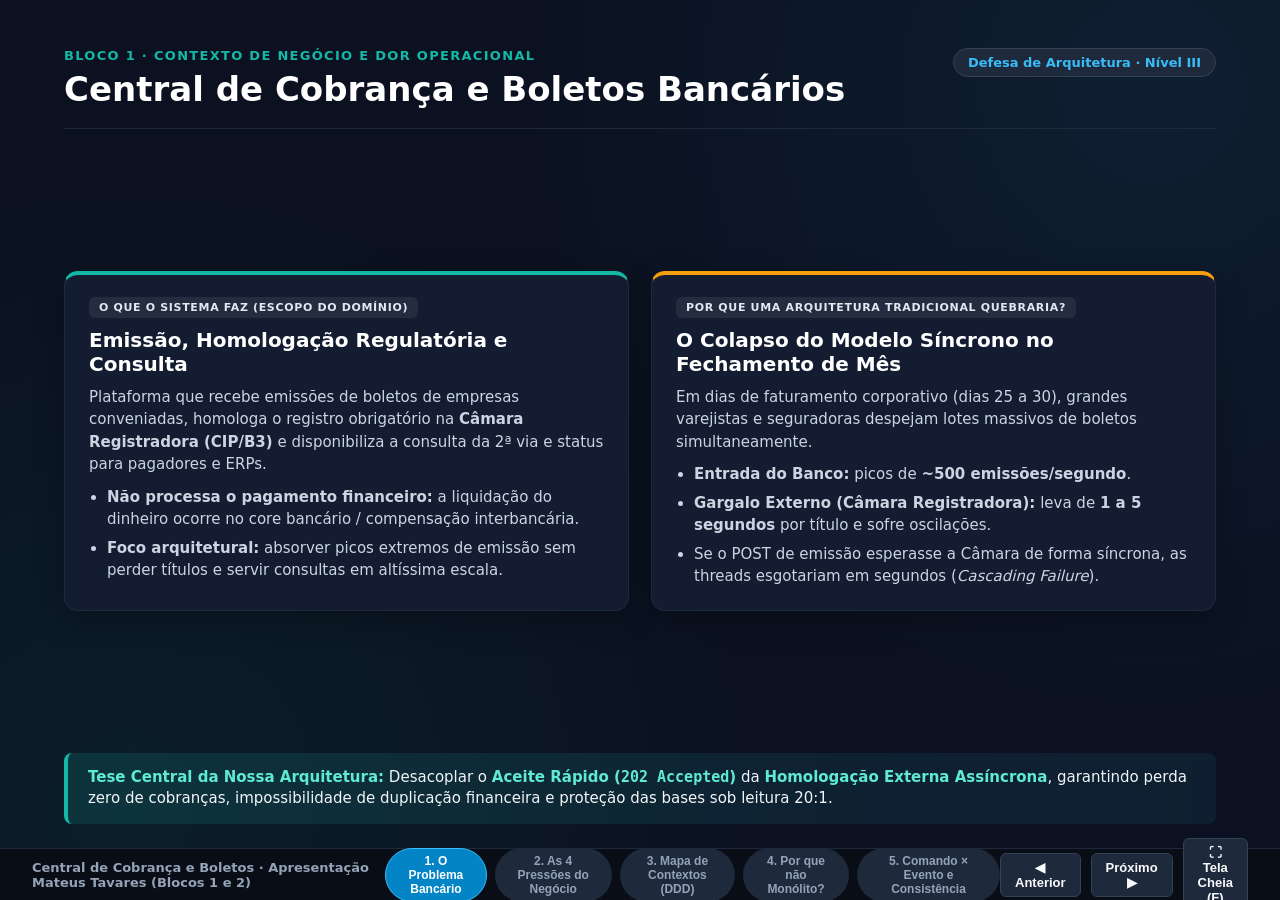
==== apresentacao/apresentacao-gravada/slides-bloco1-e-2-mateus.html @ 8412cef2 "docs(f3): adicionar slides e roteiro dos blocos 1 e 2 da apresentacao" ====
<!doctype html>
<html lang="pt-BR">
<head>
  <meta charset="utf-8">
  <meta name="viewport" content="width=device-width,initial-scale=1">
  <title>Apresentação Banca Nível III — Blocos 1 e 2 (Mateus Tavares)</title>
  <style>
    :root {
      --bg: #0b1120;
      --card: #131c31;
      --card-alt: #1e293b;
      --border: #2dd4bf33;
      --text: #f8fafc;
      --muted: #94a3b8;
      --teal: #14b8a6;
      --blue: #38bdf8;
      --amber: #f59e0b;
      --rose: #f43f5e;
      --purple: #a855f7;
    }
    * { box-sizing: border-box; margin: 0; padding: 0; }
    body {
      background: var(--bg);
      color: var(--text);
      font-family: 'Segoe UI', system-ui, -apple-system, sans-serif;
      overflow: hidden;
      height: 100vh;
      width: 100vw;
      display: flex;
      flex-direction: column;
    }
    .deck {
      flex: 1;
      position: relative;
      width: 100%;
      height: 100%;
    }
    .slide {
      display: none;
      width: 100%;
      height: 100%;
      padding: 48px 64px 76px 64px;
      flex-direction: column;
      justify-content: space-between;
      background: radial-gradient(circle at 90% 10%, rgba(56, 189, 248, 0.08), transparent 45%),
                  radial-gradient(circle at 10% 90%, rgba(20, 184, 166, 0.08), transparent 45%),
                  var(--bg);
    }
    .slide.active { display: flex; }

    /* Top Header */
    .slide-header {
      display: flex;
      justify-content: space-between;
      align-items: flex-start;
      border-bottom: 1px solid #1e293b;
      padding-bottom: 18px;
    }
    .eyebrow {
      font-size: 13px;
      font-weight: 700;
      letter-spacing: 0.1em;
      text-transform: uppercase;
      color: var(--teal);
      margin-bottom: 6px;
    }
    h1 {
      font-size: 34px;
      font-weight: 800;
      color: #ffffff;
      line-height: 1.2;
    }
    .tag {
      background: #1e293b;
      border: 1px solid #334155;
      color: var(--blue);
      font-size: 13px;
      font-weight: 700;
      padding: 6px 14px;
      border-radius: 999px;
      white-space: nowrap;
    }

    /* Grid layouts */
    .grid-2 {
      display: grid;
      grid-template-columns: 1fr 1fr;
      gap: 22px;
      flex: 1;
      align-content: center;
      margin: 18px 0;
    }
    .grid-3 {
      display: grid;
      grid-template-columns: 1fr 1fr 1fr;
      gap: 22px;
      flex: 1;
      align-content: center;
      margin: 18px 0;
    }

    .card {
      background: var(--card);
      border: 1px solid #1e293b;
      border-radius: 14px;
      padding: 22px 24px;
      display: flex;
      flex-direction: column;
      gap: 10px;
      box-shadow: 0 10px 30px rgba(0,0,0,0.25);
    }
    .card.teal { border-top: 4px solid var(--teal); }
    .card.blue { border-top: 4px solid var(--blue); }
    .card.amber { border-top: 4px solid var(--amber); }
    .card.rose { border-top: 4px solid var(--rose); }
    .card.purple { border-top: 4px solid var(--purple); }

    .card-badge {
      display: inline-block;
      align-self: flex-start;
      font-size: 11px;
      font-weight: 800;
      letter-spacing: 0.06em;
      text-transform: uppercase;
      padding: 4px 10px;
      border-radius: 6px;
      background: rgba(255,255,255,0.07);
      color: #e2e8f0;
    }
    .card h3 {
      font-size: 20px;
      color: #fff;
      font-weight: 700;
    }
    .card p, .card li {
      font-size: 15px;
      color: #cbd5e1;
      line-height: 1.5;
    }
    .card ul {
      padding-left: 18px;
      display: flex;
      flex-direction: column;
      gap: 6px;
    }
    .highlight-box {
      background: linear-gradient(90deg, rgba(20,184,166,0.14), rgba(56,189,248,0.08));
      border-left: 4px solid var(--teal);
      padding: 14px 20px;
      border-radius: 8px;
      font-size: 15px;
      color: #f1f5f9;
      line-height: 1.45;
    }
    .highlight-box strong { color: #5eead4; }

    /* Architecture Flow Diagram inside Slide 3 & 5 */
    .arch-flow {
      display: flex;
      align-items: stretch;
      justify-content: space-between;
      gap: 14px;
      margin: 12px 0;
    }
    .arch-node {
      flex: 1;
      background: var(--card);
      border: 1px solid #334155;
      border-radius: 12px;
      padding: 18px;
      display: flex;
      flex-direction: column;
      gap: 8px;
    }
    .arch-arrow {
      display: flex;
      flex-direction: column;
      justify-content: center;
      align-items: center;
      color: var(--blue);
      font-weight: 700;
      font-size: 12px;
      min-width: 110px;
      text-align: center;
      gap: 4px;
    }
    .arch-arrow .line {
      width: 100%;
      height: 3px;
      background: var(--blue);
      position: relative;
    }
    .db-pill {
      margin-top: auto;
      background: #0f172a;
      border: 1px dashed #475569;
      padding: 8px 12px;
      border-radius: 8px;
      font-size: 13px;
      color: #93c5fd;
      font-weight: 600;
    }

    /* Navigation Bar */
    .nav-bar {
      position: fixed;
      bottom: 0;
      left: 0;
      right: 0;
      height: 52px;
      background: #090d16;
      border-top: 1px solid #1e293b;
      display: flex;
      align-items: center;
      justify-content: space-between;
      padding: 0 32px;
      z-index: 100;
    }
    .nav-dots { display: flex; gap: 8px; }
    .dot {
      padding: 5px 12px;
      border-radius: 999px;
      background: #1e293b;
      color: #94a3b8;
      font-size: 12px;
      font-weight: 600;
      cursor: pointer;
      border: 1px solid transparent;
    }
    .dot.active {
      background: #0284c7;
      color: #fff;
      border-color: #38bdf8;
    }
    .nav-controls { display: flex; gap: 10px; align-items: center; }
    button {
      background: #1e293b;
      color: #f8fafc;
      border: 1px solid #334155;
      padding: 6px 14px;
      border-radius: 6px;
      font-weight: 600;
      font-size: 13px;
      cursor: pointer;
    }
    button:hover { background: #334155; }
    table.comp {
      width: 100%;
      border-collapse: collapse;
      font-size: 15px;
    }
    table.comp th, table.comp td {
      border: 1px solid #1e293b;
      padding: 12px 16px;
      text-align: left;
    }
    table.comp th {
      background: #1e293b;
      color: #38bdf8;
      font-weight: 700;
    }
    table.comp tr:nth-child(even) td { background: rgba(255,255,255,0.02); }
  </style>
</head>
<body>
  <div class="deck">

    <!-- SLIDE 1: ABERTURA E PROBLEMA CENTRAL -->
    <section class="slide active" data-title="1. O Problema Bancário">
      <div class="slide-header">
        <div>
          <div class="eyebrow">Bloco 1 · Contexto de Negócio e Dor Operacional</div>
          <h1>Central de Cobrança e Boletos Bancários</h1>
        </div>
        <span class="tag">Defesa de Arquitetura · Nível III</span>
      </div>

      <div class="grid-2">
        <div class="card teal">
          <span class="card-badge">O Que o Sistema Faz (Escopo do Domínio)</span>
          <h3>Emissão, Homologação Regulatória e Consulta</h3>
          <p>Plataforma que recebe emissões de boletos de empresas conveniadas, homologa o registro obrigatório na <strong>Câmara Registradora (CIP/B3)</strong> e disponibiliza a consulta da 2ª via e status para pagadores e ERPs.</p>
          <ul>
            <li><strong>Não processa o pagamento financeiro:</strong> a liquidação do dinheiro ocorre no core bancário / compensação interbancária.</li>
            <li><strong>Foco arquitetural:</strong> absorver picos extremos de emissão sem perder títulos e servir consultas em altíssima escala.</li>
          </ul>
        </div>

        <div class="card amber">
          <span class="card-badge">Por Que uma Arquitetura Tradicional Quebraria?</span>
          <h3>O Colapso do Modelo Síncrono no Fechamento de Mês</h3>
          <p>Em dias de faturamento corporativo (dias 25 a 30), grandes varejistas e seguradoras despejam lotes massivos de boletos simultaneamente.</p>
          <ul>
            <li><strong>Entrada do Banco:</strong> picos de <strong>~500 emissões/segundo</strong>.</li>
            <li><strong>Gargalo Externo (Câmara Registradora):</strong> leva de <strong>1 a 5 segundos</strong> por título e sofre oscilações.</li>
            <li>Se o POST de emissão esperasse a Câmara de forma síncrona, as threads esgotariam em segundos (<em>Cascading Failure</em>).</li>
          </ul>
        </div>
      </div>

      <div class="highlight-box">
        <strong>Tese Central da Nossa Arquitetura:</strong> Desacoplar o <strong>Aceite Rápido (<code>202 Accepted</code>)</strong> da <strong>Homologação Externa Assíncrona</strong>, garantindo perda zero de cobranças, impossibilidade de duplicação financeira e proteção das bases sob leitura 20:1.
      </div>
    </section>

    <!-- SLIDE 2: AS 4 FORÇAS DO DOMÍNIO -->
    <section class="slide" data-title="2. As 4 Pressões do Negócio">
      <div class="slide-header">
        <div>
          <div class="eyebrow">Bloco 1 · Requisitos Não-Funcionais que Guiaram as Decisões</div>
          <h1>As 4 Pressões Reais que Moldaram a Arquitetura</h1>
        </div>
        <span class="tag">Do Problema para a Solução</span>
      </div>

      <div class="grid-2">
        <div class="card blue">
          <span class="card-badge">Pressão 1 · Vazão de Escrita × Latência Externa</span>
          <h3>Pico de 500 req/s na Virada do Mês</h3>
          <p>O ERP do lojista não pode tomar <em>timeout</em> porque a Câmara externa está lenta. Precisamos acolher o pedido em milissegundos (<code>202 Accepted</code>) e nivelar a carga por fila durável (<em>Queue-Based Load Leveling</em>).</p>
        </div>

        <div class="card rose">
          <span class="card-badge">Pressão 2 · Risco Financeiro e Jurídico</span>
          <h3>Tolerância Zero a Boleto Duplicado</h3>
          <p>Em redes instáveis, o ERP vai reenviar o mesmo POST e o broker vai reentregar mensagens (<em>at-least-once</em>). Gerar dois boletos para a mesma nota fiscal causa pagamento em dobro, tarifa duplicada na câmara e processos judiciais.</p>
        </div>

        <div class="card amber">
          <span class="card-badge">Pressão 3 · Regra Regulatória (Bacen / Febraban)</span>
          <h3>Proibido Exibir Linha Digitável Antes do Registro</h3>
          <p>Um boleto recém-aceito (<code>AGUARDANDO_REGISTRO</code>) ainda não existe na rede interbancária. A API jamais pode expor código de barras pagável antes da confirmação oficial (<code>REGISTRADO</code>) ou informar erro técnico como inexistência.</p>
        </div>

        <div class="card purple">
          <span class="card-badge">Pressão 4 · Assimetria de Tráfego (20:1)</span>
          <h3>20 Consultas para Cada 1 Boleto Emitido</h3>
          <p>Clientes abrem o aplicativo repetidamente para conferir status e copiar a linha digitável. Deixar esse volume bater nos bancos transacionais de escrita travaria o registro e a emissão.</p>
        </div>
      </div>

      <div class="highlight-box">
        <strong>Conclusão do Bloco 1:</strong> Nenhuma escolha técnica do nosso projeto foi feita "por moda": <strong>Outbox, Fila, Idempotência em 2 Níveis, Cache-Aside e Circuit Breaker</strong> nascem diretamente dessas 4 dores bancárias.
      </div>
    </section>

    <!-- SLIDE 3: MAPA DE BOUNDED CONTEXTS -->
    <section class="slide" data-title="3. Mapa de Contextos (DDD)">
      <div class="slide-header">
        <div>
          <div class="eyebrow">Bloco 2 · Decomposição de Domínio (Critério 1 · ADR-002 e ADR-003)</div>
          <h1>Mapa de Bounded Contexts e Isolamento de Dados</h1>
        </div>
        <span class="tag">3 Microsserviços · Bases Segregadas</span>
      </div>

      <div class="grid-3">
        <div class="card teal">
          <span class="card-badge">Contexto 1 · Porta de Entrada (8081)</span>
          <h3>boleto-emissor</h3>
          <ul>
            <li><strong>Responsabilidade:</strong> Validar contrato, garantir idempotência de entrada (<code>convenio + controle</code> + SHA-256) e persistir o aceite.</li>
            <li><strong>Padrão-chave:</strong> <em>Transactional Outbox</em> (grava aceite + comando na mesma transação local e devolve <code>202</code>).</li>
            <li><strong>Não conhece:</strong> Câmara Registradora nem regras de cache.</li>
          </ul>
          <div class="db-pill">🗄️ Banco Próprio: H2 Emissor (emissao_aceita + outbox)</div>
        </div>

        <div class="card blue">
          <span class="card-badge">Contexto 2 · Homologação (8082)</span>
          <h3>boleto-registro</h3>
          <ul>
            <li><strong>Responsabilidade:</strong> Consumir comandos da fila <code>ANYCAST</code>, integrar com a Câmara Registradora e gravar o estado final (<code>REGISTRADO</code> / <code>REJEITADO</code>).</li>
            <li><strong>Padrão-chave:</strong> Consumidor idempotente por UUID + <strong>Ledger em transação <code>REQUIRES_NEW</code></strong> + DLQ (<code>registro.quarentena</code>).</li>
            <li><strong>Publica:</strong> Eventos finais via Outbox no tópico <code>MULTICAST</code>.</li>
          </ul>
          <div class="db-pill">🗄️ Banco Próprio: H2 Registro (registro_boleto + ledger)</div>
        </div>

        <div class="card purple">
          <span class="card-badge">Contexto 3 · Leitura 20:1 (8083)</span>
          <h3>boleto-consulta</h3>
          <ul>
            <li><strong>Responsabilidade:</strong> Servir leituras de baixa latência absorvendo a proporção 20:1 sem acoplamento de banco.</li>
            <li><strong>Padrão-chave:</strong> <em>Cache-Aside</em> (Caffeine) com TTL diferenciado (<code>30s</code> transitório / <code>10m</code> final), <em>Fallback</em> ao emissor só em <code>404</code> e invalidação por evento (64 <em>Striped Locks</em>).</li>
            <li><strong>Proteção:</strong> Timeouts + <em>Circuit Breakers</em> independentes.</li>
          </ul>
          <div class="db-pill">⚡ Stateless: Sem Banco de Dados (Cache em Memória)</div>
        </div>
      </div>

      <div class="highlight-box">
        <strong>Regra de Ouro (Database-per-Service · ADR-002):</strong> Nenhum serviço acessa a tabela do outro via SQL/JDBC. Toda comunicação cruza fronteiras bem definidas via <strong>Mensageria Assíncrona (Artemis)</strong> ou <strong>Contratos HTTP testados com Pact</strong>.
      </div>
    </section>

    <!-- SLIDE 4: DEFESA DO CORTE E TRADE-OFFS -->
    <section class="slide" data-title="4. Por que não Monólito?">
      <div class="slide-header">
        <div>
          <div class="eyebrow">Bloco 2 · Defesa Arquitetural de Nível III (ADR-003)</div>
          <h1>Por Que 3 Microsserviços e Não um Monólito Modular?</h1>
        </div>
        <span class="tag">Escolha + Sacrifício + Contexto</span>
      </div>

      <div style="margin: 14px 0;">
        <table class="comp">
          <thead>
            <tr>
              <th>Dimensão Arquitetural</th>
              <th>Monólito Modular (Alternativa Rejeitada Aqui)</th>
              <th>Nossa Escolha: 3 Microsserviços (Emissor, Registro, Consulta)</th>
            </tr>
          </thead>
          <tbody>
            <tr>
              <td><strong>Isolamento de Falhas e Pools</strong></td>
              <td>Lentidão da Câmara (5s) prende threads/conexões do processo único e <strong>derruba a emissão e a consulta</strong>.</td>
              <td>Se a Câmara travar, apenas o worker do <code>boleto-registro</code> desacelera; <strong>Emissão (202) e Cache continuam 100% saudáveis</strong>.</td>
            </tr>
            <tr>
              <td><strong>Escalabilidade Assíncrona (20:1)</strong></td>
              <td>Precisa escalar o sistema inteiro junto, multiplicando conexões caras de banco sem necessidade.</td>
              <td>Escalamos apenas o <code>boleto-consulta</code> (<em>stateless</em>) para absorver leituras, mantendo o <code>boleto-registro</code> controlado.</td>
            </tr>
            <tr>
              <td><strong>Contenção de Banco de Dados</strong></td>
              <td>Locks de escrita pesada de lotes competem com <code>SELECT</code>s constantes de 2ª via no mesmo SGBD.</td>
              <td>Bases H2 fisicamente separadas por contexto e leitura amortecida pelo cache Caffeine.</td>
            </tr>
          </tbody>
        </table>
      </div>

      <div class="grid-2" style="margin-top: 8px;">
        <div class="card rose">
          <span class="card-badge">O Que Abrimos Mão (Sacrifício Consciente)</span>
          <h3>Custo da Distribuição</h3>
          <p>Abrimos mão de <strong>transações ACID globais simples</strong> e do deploy único. Assumimos <strong>consistência eventual</strong> entre o aceite e o registro, tratando essa janela com <em>Fallback</em> no <code>404</code> (ADR-004) e invalidação reativa por eventos (ADR-012).</p>
        </div>

        <div class="card teal">
          <span class="card-badge">Quando NÃO Usaríamos Microsserviços?</span>
          <h3>Lucidez Arquitetural</h3>
          <p>Se o volume de emissão fosse baixo/previsível e a validação ocorresse internamente em poucos milissegundos sem depender de câmara externa lenta, um <strong>Monólito Modular</strong> seria a escolha superior pelo menor custo operacional.</p>
        </div>
      </div>
    </section>

    <!-- SLIDE 5: FLUXO DE COMANDO X EVENTO E CONSISTÊNCIA -->
    <section class="slide" data-title="5. Comando × Evento e Consistência">
      <div class="slide-header">
        <div>
          <div class="eyebrow">Bloco 2 · Topologia Assíncrona e Fronteiras Transacionais (ADR-005, ADR-007 e ADR-012)</div>
          <h1>Onde a Consistência é Forte vs. Eventual (Fila × Tópico)</h1>
        </div>
        <span class="tag">Garantia At-Least-Once + Idempotência</span>
      </div>

      <div class="arch-flow">
        <div class="arch-node" style="border-top: 4px solid var(--teal);">
          <span class="card-badge">1. Consistência Forte (ACID Local)</span>
          <h3 style="color:#fff;font-size:18px;">boleto-emissor</h3>
          <p style="font-size:14px;color:#cbd5e1;">Em uma <strong>única transação H2</strong> grava:<br>• <code>emissao_aceita</code><br>• <code>comando_registro_outbox</code><br>• <code>evento_outbox</code><br>Elimina o <em>Dual-Write Problem</em>.</p>
        </div>

        <div class="arch-arrow">
          <span>COMANDO</span>
          <div class="line"></div>
          <span style="color:#fbbf24;">Fila ANYCAST<br/><code>registro.comandos</code></span>
          <span style="font-size:11px;color:#94a3b8;">1 trabalhador consome</span>
        </div>

        <div class="arch-node" style="border-top: 4px solid var(--blue);">
          <span class="card-badge">2. Consistência Forte + Ledger</span>
          <h3 style="color:#fff;font-size:18px;">boleto-registro</h3>
          <p style="font-size:14px;color:#cbd5e1;">• Homologa na Câmara com <strong>Ledger <code>REQUIRES_NEW</code></strong>.<br>• Grava <code>registro_boleto</code> + histórico + <code>evento_outbox</code> na mesma transação.<br>• Falha técnica: 3 entregas (1s/5s) → DLQ.</p>
        </div>

        <div class="arch-arrow">
          <span>EVENTO</span>
          <div class="line" style="background:var(--purple);"></div>
          <span style="color:#c084fc;">Tópico MULTICAST<br/><code>boletos.eventos</code></span>
          <span style="font-size:11px;color:#94a3b8;">N assinantes recebem</span>
        </div>

        <div class="arch-node" style="border-top: 4px solid var(--purple);">
          <span class="card-badge">3. Leitura e Invalidação</span>
          <h3 style="color:#fff;font-size:18px;">boleto-consulta</h3>
          <p style="font-size:14px;color:#cbd5e1;">• Na janela antes do registro: <code>404</code> no registro aciona <strong>Fallback</strong> ao emissor (Opção C · ADR-004).<br>• Ao receber o evento final: <strong>invalida o cache</strong> imediatamente (64 <em>Striped Locks</em>).</p>
        </div>
      </div>

      <div class="grid-2">
        <div class="card amber">
          <span class="card-badge">Por Que Fila (ANYCAST) no Comando?</span>
          <p><code>RegistrarBoletoCommand</code> é uma <strong>ordem imperativa com único dono</strong>: apenas uma instância do serviço de registro pode processar cada boleto. Se falhar 3 vezes (1s/5s) ou for JSON corrompido, vai para a <strong>DLQ (<code>registro.quarentena</code>)</strong>.</p>
        </div>
        <div class="card purple">
          <span class="card-badge">Por Que Tópico (MULTICAST) no Evento?</span>
          <p><code>BoletoRegistrado</code> / <code>RegistroRejeitado</code> são <strong>fatos consumados no passado</strong>: múltiplos sistemas (Consulta hoje; Notificação/Auditoria na Fase 2) recebem cópias independentes via assinaturas duráveis.</p>
        </div>
      </div>
    </section>

  </div>

  <nav class="nav-bar">
    <div style="font-size:13px;color:#94a3b8;font-weight:600;">
      Central de Cobrança e Boletos · Apresentação Mateus Tavares (Blocos 1 e 2)
    </div>
    <div class="nav-dots" id="dots"></div>
    <div class="nav-controls">
      <button id="prev">◀ Anterior</button>
      <button id="next">Próximo ▶</button>
      <button id="fs">⛶ Tela Cheia (F)</button>
    </div>
  </nav>

  <script>
    const slides = [...document.querySelectorAll('.slide')];
    const dotsContainer = document.getElementById('dots');
    let cur = 0;

    slides.forEach((s, i) => {
      const d = document.createElement('button');
      d.className = 'dot' + (i === 0 ? ' active' : '');
      d.textContent = s.dataset.title;
      d.onclick = () => show(i);
      dotsContainer.appendChild(d);
    });

    function show(index) {
      cur = (index + slides.length) % slides.length;
      slides.forEach((s, i) => s.classList.toggle('active', i === cur));
      [...dotsContainer.children].forEach((d, i) => d.classList.toggle('active', i === cur));
    }

    document.getElementById('prev').onclick = () => show(cur - 1);
    document.getElementById('next').onclick = () => show(cur + 1);
    document.getElementById('fs').onclick = () => {
      if (!document.fullscreenElement) document.documentElement.requestFullscreen();
      else document.exitFullscreen();
    };
    window.addEventListener('keydown', e => {
      if (e.code === 'ArrowRight' || e.code === 'Space') { e.preventDefault(); show(cur + 1); }
      if (e.code === 'ArrowLeft') { e.preventDefault(); show(cur - 1); }
      if (e.code === 'KeyF') document.getElementById('fs').click();
    });
  </script>
</body>
</html>
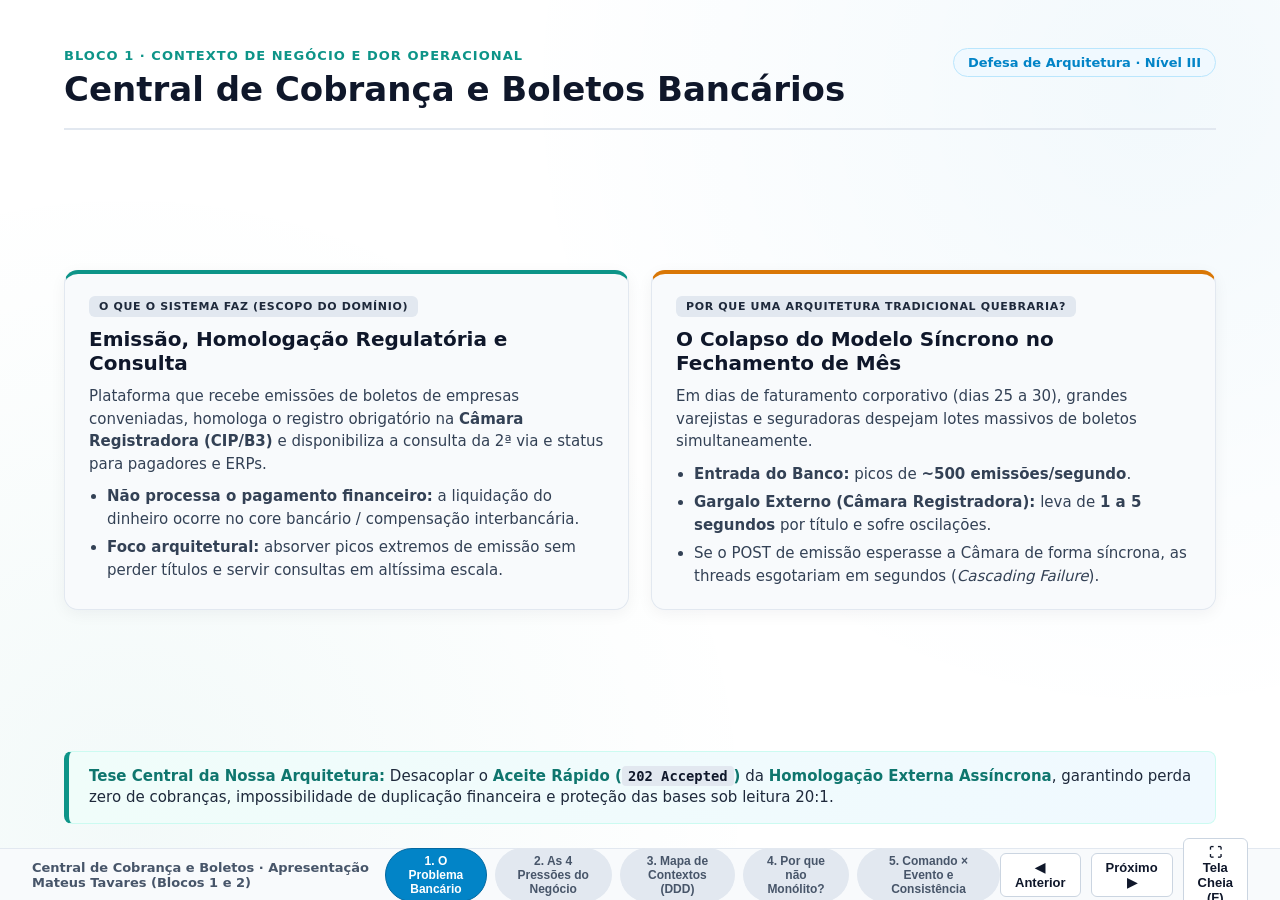
==== commit 937dc377: "docs(f3): alterar tema dos slides dos blocos 1 e 2 para fundo branco" ====
--- a/apresentacao/apresentacao-gravada/slides-bloco1-e-2-mateus.html
+++ b/apresentacao/apresentacao-gravada/slides-bloco1-e-2-mateus.html
@@ -6,17 +6,17 @@
   <title>Apresentação Banca Nível III — Blocos 1 e 2 (Mateus Tavares)</title>
   <style>
     :root {
-      --bg: #0b1120;
-      --card: #131c31;
-      --card-alt: #1e293b;
-      --border: #2dd4bf33;
-      --text: #f8fafc;
-      --muted: #94a3b8;
-      --teal: #14b8a6;
-      --blue: #38bdf8;
-      --amber: #f59e0b;
-      --rose: #f43f5e;
-      --purple: #a855f7;
+      --bg: #ffffff;
+      --card: #f8fafc;
+      --card-alt: #f1f5f9;
+      --border: #e2e8f0;
+      --text: #0f172a;
+      --muted: #475569;
+      --teal: #0d9488;
+      --blue: #0284c7;
+      --amber: #d97706;
+      --rose: #e11d48;
+      --purple: #7c3aed;
     }
     * { box-sizing: border-box; margin: 0; padding: 0; }
     body {
@@ -42,8 +42,8 @@
       padding: 48px 64px 76px 64px;
       flex-direction: column;
       justify-content: space-between;
-      background: radial-gradient(circle at 90% 10%, rgba(56, 189, 248, 0.08), transparent 45%),
-                  radial-gradient(circle at 10% 90%, rgba(20, 184, 166, 0.08), transparent 45%),
+      background: radial-gradient(circle at 90% 10%, rgba(2, 132, 199, 0.05), transparent 45%),
+                  radial-gradient(circle at 10% 90%, rgba(13, 148, 136, 0.05), transparent 45%),
                   var(--bg);
     }
     .slide.active { display: flex; }
@@ -53,13 +53,13 @@
       display: flex;
       justify-content: space-between;
       align-items: flex-start;
-      border-bottom: 1px solid #1e293b;
+      border-bottom: 2px solid var(--border);
       padding-bottom: 18px;
     }
     .eyebrow {
       font-size: 13px;
-      font-weight: 700;
-      letter-spacing: 0.1em;
+      font-weight: 800;
+      letter-spacing: 0.08em;
       text-transform: uppercase;
       color: var(--teal);
       margin-bottom: 6px;
@@ -67,12 +67,12 @@
     h1 {
       font-size: 34px;
       font-weight: 800;
-      color: #ffffff;
+      color: var(--text);
       line-height: 1.2;
     }
     .tag {
-      background: #1e293b;
-      border: 1px solid #334155;
+      background: #f0f9ff;
+      border: 1px solid #bae6fd;
       color: var(--blue);
       font-size: 13px;
       font-weight: 700;
@@ -101,13 +101,13 @@
 
     .card {
       background: var(--card);
-      border: 1px solid #1e293b;
+      border: 1px solid var(--border);
       border-radius: 14px;
       padding: 22px 24px;
       display: flex;
       flex-direction: column;
       gap: 10px;
-      box-shadow: 0 10px 30px rgba(0,0,0,0.25);
+      box-shadow: 0 4px 16px rgba(15, 23, 42, 0.05);
     }
     .card.teal { border-top: 4px solid var(--teal); }
     .card.blue { border-top: 4px solid var(--blue); }
@@ -124,17 +124,17 @@
       text-transform: uppercase;
       padding: 4px 10px;
       border-radius: 6px;
-      background: rgba(255,255,255,0.07);
-      color: #e2e8f0;
+      background: #e2e8f0;
+      color: #1e293b;
     }
     .card h3 {
       font-size: 20px;
-      color: #fff;
-      font-weight: 700;
+      color: var(--text);
+      font-weight: 800;
     }
     .card p, .card li {
       font-size: 15px;
-      color: #cbd5e1;
+      color: #334155;
       line-height: 1.5;
     }
     .card ul {
@@ -143,16 +143,25 @@
       flex-direction: column;
       gap: 6px;
     }
+    code {
+      background: #e2e8f0;
+      color: #0f172a;
+      padding: 2px 6px;
+      border-radius: 4px;
+      font-size: 0.92em;
+      font-weight: 600;
+    }
     .highlight-box {
-      background: linear-gradient(90deg, rgba(20,184,166,0.14), rgba(56,189,248,0.08));
-      border-left: 4px solid var(--teal);
+      background: linear-gradient(90deg, #f0fdfa, #f0f9ff);
+      border: 1px solid #ccfbf1;
+      border-left: 5px solid var(--teal);
       padding: 14px 20px;
       border-radius: 8px;
       font-size: 15px;
-      color: #f1f5f9;
+      color: #1e293b;
       line-height: 1.45;
     }
-    .highlight-box strong { color: #5eead4; }
+    .highlight-box strong { color: #0f766e; }
 
     /* Architecture Flow Diagram inside Slide 3 & 5 */
     .arch-flow {
@@ -165,12 +174,23 @@
     .arch-node {
       flex: 1;
       background: var(--card);
-      border: 1px solid #334155;
+      border: 1px solid #cbd5e1;
       border-radius: 12px;
       padding: 18px;
       display: flex;
       flex-direction: column;
       gap: 8px;
+      box-shadow: 0 4px 12px rgba(15, 23, 42, 0.04);
+    }
+    .arch-node h3 {
+      color: var(--text);
+      font-size: 18px;
+      font-weight: 800;
+    }
+    .arch-node p {
+      font-size: 14px;
+      color: #334155;
+      line-height: 1.5;
     }
     .arch-arrow {
       display: flex;
@@ -178,9 +198,9 @@
       justify-content: center;
       align-items: center;
       color: var(--blue);
-      font-weight: 700;
+      font-weight: 800;
       font-size: 12px;
-      min-width: 110px;
+      min-width: 115px;
       text-align: center;
       gap: 4px;
     }
@@ -192,13 +212,13 @@
     }
     .db-pill {
       margin-top: auto;
-      background: #0f172a;
-      border: 1px dashed #475569;
+      background: #eff6ff;
+      border: 1px dashed #93c5fd;
       padding: 8px 12px;
       border-radius: 8px;
       font-size: 13px;
-      color: #93c5fd;
-      font-weight: 600;
+      color: #1d4ed8;
+      font-weight: 700;
     }
 
     /* Navigation Bar */
@@ -208,8 +228,8 @@
       left: 0;
       right: 0;
       height: 52px;
-      background: #090d16;
-      border-top: 1px solid #1e293b;
+      background: #f8fafc;
+      border-top: 1px solid var(--border);
       display: flex;
       align-items: center;
       justify-content: space-between;
@@ -220,46 +240,48 @@
     .dot {
       padding: 5px 12px;
       border-radius: 999px;
-      background: #1e293b;
-      color: #94a3b8;
+      background: #e2e8f0;
+      color: #475569;
       font-size: 12px;
-      font-weight: 600;
+      font-weight: 700;
       cursor: pointer;
       border: 1px solid transparent;
     }
     .dot.active {
-      background: #0284c7;
-      color: #fff;
-      border-color: #38bdf8;
+      background: var(--blue);
+      color: #ffffff;
+      border-color: #0369a1;
     }
     .nav-controls { display: flex; gap: 10px; align-items: center; }
     button {
-      background: #1e293b;
-      color: #f8fafc;
-      border: 1px solid #334155;
+      background: #ffffff;
+      color: #0f172a;
+      border: 1px solid #cbd5e1;
       padding: 6px 14px;
       border-radius: 6px;
-      font-weight: 600;
+      font-weight: 700;
       font-size: 13px;
       cursor: pointer;
     }
-    button:hover { background: #334155; }
+    button:hover { background: #f1f5f9; }
     table.comp {
       width: 100%;
       border-collapse: collapse;
       font-size: 15px;
+      background: #ffffff;
     }
     table.comp th, table.comp td {
-      border: 1px solid #1e293b;
+      border: 1px solid #cbd5e1;
       padding: 12px 16px;
       text-align: left;
+      color: #1e293b;
     }
     table.comp th {
-      background: #1e293b;
-      color: #38bdf8;
-      font-weight: 700;
-    }
-    table.comp tr:nth-child(even) td { background: rgba(255,255,255,0.02); }
+      background: #f1f5f9;
+      color: #0369a1;
+      font-weight: 800;
+    }
+    table.comp tr:nth-child(even) td { background: #f8fafc; }
   </style>
 </head>
 <body>
@@ -461,34 +483,34 @@
       <div class="arch-flow">
         <div class="arch-node" style="border-top: 4px solid var(--teal);">
           <span class="card-badge">1. Consistência Forte (ACID Local)</span>
-          <h3 style="color:#fff;font-size:18px;">boleto-emissor</h3>
-          <p style="font-size:14px;color:#cbd5e1;">Em uma <strong>única transação H2</strong> grava:<br>• <code>emissao_aceita</code><br>• <code>comando_registro_outbox</code><br>• <code>evento_outbox</code><br>Elimina o <em>Dual-Write Problem</em>.</p>
+          <h3>boleto-emissor</h3>
+          <p>Em uma <strong>única transação H2</strong> grava:<br>• <code>emissao_aceita</code><br>• <code>comando_registro_outbox</code><br>• <code>evento_outbox</code><br>Elimina o <em>Dual-Write Problem</em>.</p>
         </div>
 
         <div class="arch-arrow">
           <span>COMANDO</span>
           <div class="line"></div>
-          <span style="color:#fbbf24;">Fila ANYCAST<br/><code>registro.comandos</code></span>
-          <span style="font-size:11px;color:#94a3b8;">1 trabalhador consome</span>
+          <span style="color:var(--amber);">Fila ANYCAST<br/><code>registro.comandos</code></span>
+          <span style="font-size:11px;color:var(--muted);">1 trabalhador consome</span>
         </div>
 
         <div class="arch-node" style="border-top: 4px solid var(--blue);">
           <span class="card-badge">2. Consistência Forte + Ledger</span>
-          <h3 style="color:#fff;font-size:18px;">boleto-registro</h3>
-          <p style="font-size:14px;color:#cbd5e1;">• Homologa na Câmara com <strong>Ledger <code>REQUIRES_NEW</code></strong>.<br>• Grava <code>registro_boleto</code> + histórico + <code>evento_outbox</code> na mesma transação.<br>• Falha técnica: 3 entregas (1s/5s) → DLQ.</p>
+          <h3>boleto-registro</h3>
+          <p>• Homologa na Câmara com <strong>Ledger <code>REQUIRES_NEW</code></strong>.<br>• Grava <code>registro_boleto</code> + histórico + <code>evento_outbox</code> na mesma transação.<br>• Falha técnica: 3 entregas (1s/5s) → DLQ.</p>
         </div>
 
         <div class="arch-arrow">
           <span>EVENTO</span>
           <div class="line" style="background:var(--purple);"></div>
-          <span style="color:#c084fc;">Tópico MULTICAST<br/><code>boletos.eventos</code></span>
-          <span style="font-size:11px;color:#94a3b8;">N assinantes recebem</span>
+          <span style="color:var(--purple);">Tópico MULTICAST<br/><code>boletos.eventos</code></span>
+          <span style="font-size:11px;color:var(--muted);">N assinantes recebem</span>
         </div>
 
         <div class="arch-node" style="border-top: 4px solid var(--purple);">
           <span class="card-badge">3. Leitura e Invalidação</span>
-          <h3 style="color:#fff;font-size:18px;">boleto-consulta</h3>
-          <p style="font-size:14px;color:#cbd5e1;">• Na janela antes do registro: <code>404</code> no registro aciona <strong>Fallback</strong> ao emissor (Opção C · ADR-004).<br>• Ao receber o evento final: <strong>invalida o cache</strong> imediatamente (64 <em>Striped Locks</em>).</p>
+          <h3>boleto-consulta</h3>
+          <p>• Na janela antes do registro: <code>404</code> no registro aciona <strong>Fallback</strong> ao emissor (Opção C · ADR-004).<br>• Ao receber o evento final: <strong>invalida o cache</strong> imediatamente (64 <em>Striped Locks</em>).</p>
         </div>
       </div>
 
@@ -507,7 +529,7 @@
   </div>
 
   <nav class="nav-bar">
-    <div style="font-size:13px;color:#94a3b8;font-weight:600;">
+    <div style="font-size:13px;color:var(--muted);font-weight:700;">
       Central de Cobrança e Boletos · Apresentação Mateus Tavares (Blocos 1 e 2)
     </div>
     <div class="nav-dots" id="dots"></div>
